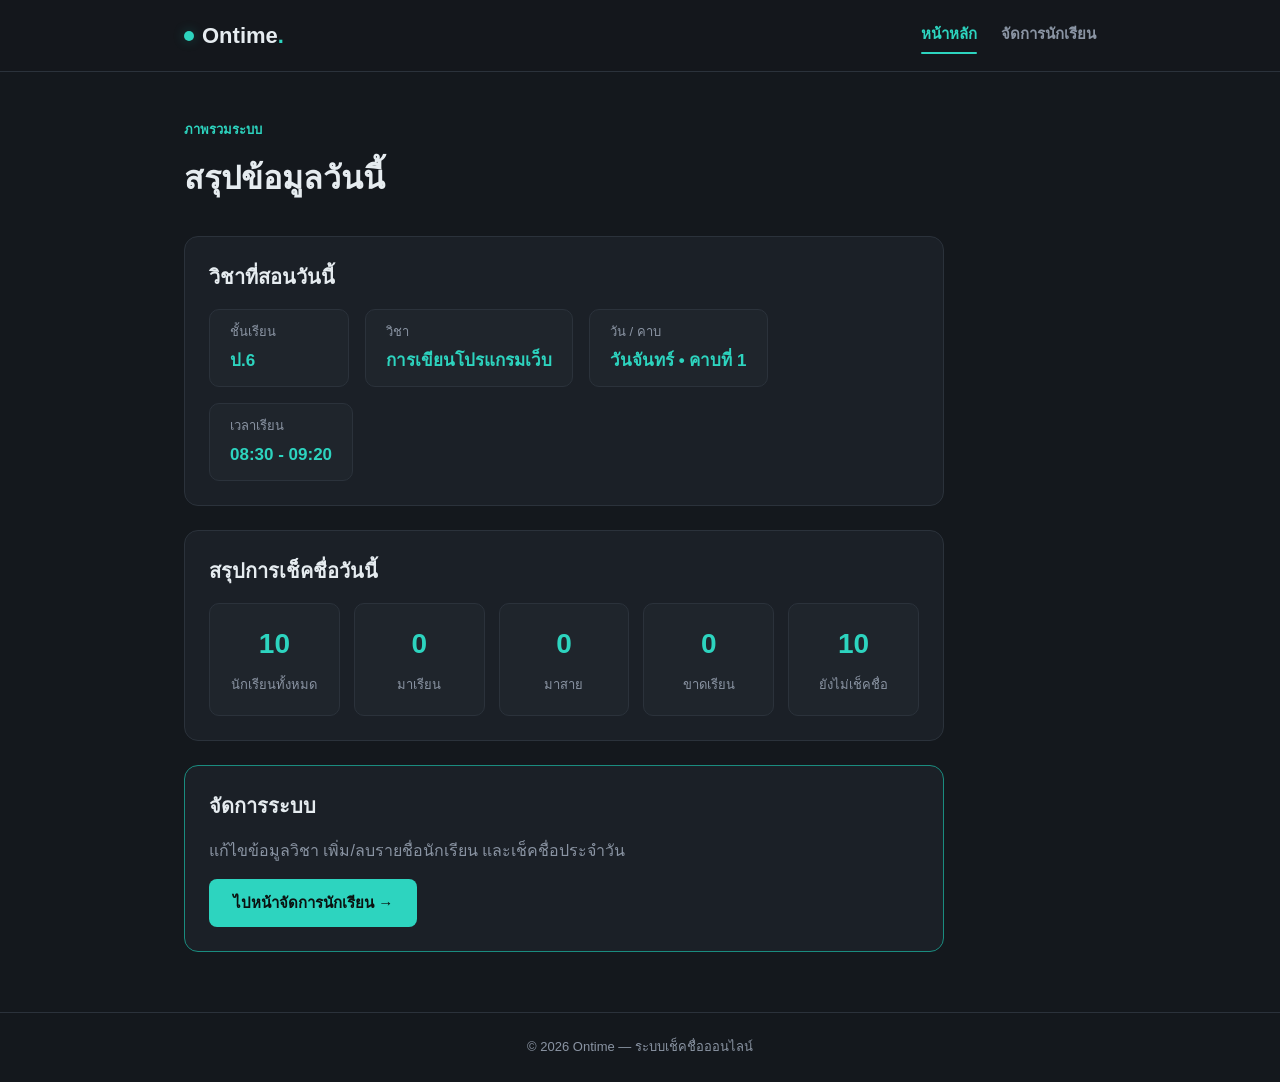
==== index.html @ 4757bec7 "1" ====
<!DOCTYPE html>
<html lang="th">
<head>
    <meta charset="UTF-8">
    <meta name="viewport" content="width=device-width, initial-scale=1.0">
    <title>Ontime | หน้าหลัก</title>
    <link rel="stylesheet" href="style.css">
</head>
<body>

    <header>
        <div class="header-inner">
            <div class="brand">
                <span class="brand-dot"></span>
                <h1>Ontime<span class="brand-accent">.</span></h1>
            </div>
            <nav>
                <a href="index.html" class="active">หน้าหลัก</a>
                <a href="manage.html">จัดการนักเรียน</a>
            </nav>
        </div>
    </header>

    <main>

        <section class="page-header">
            <p class="eyebrow">ภาพรวมระบบ</p>
            <h2>สรุปข้อมูลวันนี้</h2>
        </section>

        <!-- ===== ข้อมูลวิชาที่สอน (แสดงอย่างเดียว) ===== -->
        <section class="panel">
            <h3 class="section-title">วิชาที่สอนวันนี้</h3>
            <div class="class-info">
                <div class="info-item">
                    <span class="info-label">ชั้นเรียน</span>
                    <span class="info-value" id="infoClass">--</span>
                </div>
                <div class="info-item">
                    <span class="info-label">วิชา</span>
                    <span class="info-value" id="infoSubject">--</span>
                </div>
                <div class="info-item">
                    <span class="info-label">วัน / คาบ</span>
                    <span class="info-value" id="infoDayPeriod">--</span>
                </div>
                <div class="info-item">
                    <span class="info-label">เวลาเรียน</span>
                    <span class="info-value" id="infoTime">--</span>
                </div>
            </div>
        </section>

        <!-- ===== สรุปการเช็คชื่อวันนี้ ===== -->
        <section class="panel">
            <h3 class="section-title">สรุปการเช็คชื่อวันนี้</h3>
            <div class="stats">
                <div class="stat-box">
                    <span class="stat-number" id="statTotal">0</span>
                    <span class="stat-label">นักเรียนทั้งหมด</span>
                </div>
                <div class="stat-box">
                    <span class="stat-number" id="statPresent">0</span>
                    <span class="stat-label">มาเรียน</span>
                </div>
                <div class="stat-box">
                    <span class="stat-number" id="statLate">0</span>
                    <span class="stat-label">มาสาย</span>
                </div>
                <div class="stat-box">
                    <span class="stat-number" id="statAbsent">0</span>
                    <span class="stat-label">ขาดเรียน</span>
                </div>
                <div class="stat-box">
                    <span class="stat-number" id="statPending">0</span>
                    <span class="stat-label">ยังไม่เช็คชื่อ</span>
                </div>
            </div>
        </section>

        <!-- ===== ทางลัดไปหน้าจัดการ ===== -->
        <section class="panel panel-cta">
            <h3 class="section-title">จัดการระบบ</h3>
            <p class="hero-desc" style="margin-bottom:16px;">
                แก้ไขข้อมูลวิชา เพิ่ม/ลบรายชื่อนักเรียน และเช็คชื่อประจำวัน
            </p>
            <a href="manage.html" class="cta-btn">ไปหน้าจัดการนักเรียน →</a>
        </section>

    </main>

    <footer>
        <p>© 2026 Ontime — ระบบเช็คชื่อออนไลน์</p>
    </footer>

    <script src="data.js"></script>
    <script src="home.js"></script>
</body>
</html>
---- style.css ----
/* ===== 1. Design Tokens ===== */
:root {
    --bg: #14181d;
    --bg-alt: #1b2027;
    --panel: #1f252c;
    --border: #2b323b;
    --text: #e6ecf0;
    --text-muted: #8a94a3;
    --turquoise: #2dd4bf;
    --turquoise-dim: #1a8c7f;
    --turquoise-glow: rgba(45, 212, 191, 0.25);
    --radius: 14px;
}

/* ===== 2. Reset & Base ===== */
* { margin: 0; padding: 0; box-sizing: border-box; }

body {
    background-color: var(--bg);
    color: var(--text);
    font-family: "Segoe UI", "Sarabun", sans-serif;
    line-height: 1.6;
}

a { text-decoration: none; }

/* ===== 3. Header ===== */
header {
    border-bottom: 1px solid var(--border);
    background-color: rgba(20, 24, 29, 0.85);
    position: sticky;
    top: 0;
}

.header-inner {
    max-width: 960px;
    margin: 0 auto;
    padding: 18px 24px;
    display: flex;
    align-items: center;
    justify-content: space-between;
}

.brand { display: flex; align-items: center; gap: 8px; }

.brand-dot {
    width: 10px; height: 10px;
    border-radius: 50%;
    background: var(--turquoise);
    box-shadow: 0 0 12px var(--turquoise-glow);
}

.brand h1 { font-size: 22px; font-weight: 700; }
.brand-accent { color: var(--turquoise); }

/* ===== Role Tag ===== */
.role-tag {
    font-size: 13px;
    font-weight: 700;
    color: var(--turquoise);
    background: rgba(45, 212, 191, 0.1);
    border: 1px solid var(--turquoise-dim);
    padding: 6px 14px;
    border-radius: 999px;
}

.role-tag-teacher {
    color: #eab308;
    background: rgba(234, 179, 8, 0.1);
    border-color: #a17a08;
}

/* ===== 4. Main / Page Header ===== */
main { max-width: 960px; margin: 0 auto; padding: 48px 24px 60px; }

.page-header { margin-bottom: 32px; }

.eyebrow {
    color: var(--turquoise);
    font-size: 13px;
    font-weight: 700;
    text-transform: uppercase;
    margin-bottom: 12px;
}

.page-header h2 { font-size: 32px; font-weight: 800; }

.hero-desc {
    color: var(--text-muted);
    font-size: 16px;
}

/* ===== 5. Panels (การ์ดแต่ละหมวด) ===== */
.panel {
    background: var(--bg-alt);
    border: 1px solid var(--border);
    border-radius: var(--radius);
    padding: 24px;
    margin-top: 24px;
    max-width: 760px;
}

.panel-danger {
    border-color: rgba(239, 68, 68, 0.3);
}

.section-title {
    font-size: 20px;
    font-weight: 700;
    margin-bottom: 16px;
}

/* ===== 6. ฟอร์มข้อมูลวิชา ===== */
.form-grid {
    display: grid;
    grid-template-columns: 1fr 1fr;
    gap: 16px;
}

.form-field {
    display: flex;
    flex-direction: column;
    gap: 6px;
}

.form-field label {
    font-size: 14px;
    color: var(--text-muted);
}

.form-field input,
.form-field select {
    background: var(--panel);
    color: var(--text);
    border: 1px solid var(--border);
    border-radius: 8px;
    padding: 10px 12px;
    font-size: 15px;
}

.form-field input:disabled {
    opacity: 0.6;
}

.save-btn {
    grid-column: 1 / -1;
    background: var(--turquoise);
    color: #0b1210;
    border: none;
    font-weight: 700;
    padding: 12px;
    border-radius: 8px;
    cursor: pointer;
    margin-top: 8px;
    font-size: 15px;
}

/* ===== 7. เพิ่มนักเรียน ===== */
.add-student-row {
    display: flex;
    gap: 10px;
    margin-bottom: 16px;
}

.add-student-row input {
    flex: 1;
    background: var(--panel);
    color: var(--text);
    border: 1px solid var(--border);
    border-radius: 8px;
    padding: 10px 12px;
    font-size: 15px;
}

.add-student-row button {
    background: var(--turquoise);
    color: #0b1210;
    border: none;
    font-weight: 700;
    padding: 10px 18px;
    border-radius: 8px;
    cursor: pointer;
    white-space: nowrap;
}

/* ===== 8. ตาราง (นักเรียน / เช็คชื่อ) ===== */
.schedule-table {
    width: 100%;
    border-collapse: collapse;
    background: var(--panel);
    border: 1px solid var(--border);
    border-radius: var(--radius);
    overflow: hidden;
}

.schedule-table th,
.schedule-table td {
    padding: 12px 16px;
    font-size: 15px;
    text-align: left;
}

.schedule-table th {
    background: #232a32;
    color: var(--turquoise);
    font-weight: 700;
}

.schedule-table td {
    border-top: 1px solid var(--border);
    color: var(--text);
}

.schedule-table tr:hover td {
    background: rgba(45, 212, 191, 0.05);
}

/* ===== 9. ปุ่มแก้ไข / ลบ นักเรียน ===== */
.edit-btn, .delete-btn {
    border: none;
    padding: 6px 12px;
    border-radius: 6px;
    font-size: 13px;
    cursor: pointer;
    margin-right: 6px;
    font-weight: 600;
}

.edit-btn {
    background: rgba(45, 212, 191, 0.15);
    color: var(--turquoise);
}

.delete-btn {
    background: rgba(239, 68, 68, 0.15);
    color: #ef4444;
}

/* ===== 10. ปุ่มมาร์คสถานะเช็คชื่อ ===== */
.mark-btn {
    border: none;
    padding: 6px 12px;
    border-radius: 6px;
    font-size: 13px;
    cursor: pointer;
    margin-right: 6px;
    font-weight: 600;
}

.mark-present {
    background: rgba(45, 212, 191, 0.15);
    color: var(--turquoise);
}

.mark-late {
    background: rgba(234, 179, 8, 0.15);
    color: #eab308;
}

.mark-absent {
    background: rgba(239, 68, 68, 0.15);
    color: #ef4444;
}

/* ===== 11. Badge แสดงสถานะ ===== */
.status-badge {
    padding: 4px 10px;
    border-radius: 999px;
    font-size: 13px;
    font-weight: 600;
}

.status-present { background: rgba(45, 212, 191, 0.15); color: var(--turquoise); }
.status-late     { background: rgba(234, 179, 8, 0.15); color: #eab308; }
.status-absent   { background: rgba(239, 68, 68, 0.15); color: #ef4444; }
.status-none     { background: rgba(138, 148, 163, 0.15); color: var(--text-muted); }

/* ===== 12. ปุ่มรีเซ็ตข้อมูล ===== */
.reset-btn {
    background: rgba(239, 68, 68, 0.15);
    color: #ef4444;
    border: 1px solid rgba(239, 68, 68, 0.4);
    font-weight: 700;
    padding: 10px 20px;
    border-radius: 8px;
    cursor: pointer;
    font-size: 15px;
}

.reset-btn:hover {
    background: rgba(239, 68, 68, 0.25);
}

/* ===== 13. Footer ===== */
footer {
    border-top: 1px solid var(--border);
    text-align: center;
    padding: 24px;
    color: var(--text-muted);
    font-size: 13px;
}

/* ===== 14. Responsive ===== */
@media (max-width: 640px) {
    .header-inner { flex-direction: column; gap: 12px; }
    .form-grid { grid-template-columns: 1fr; }
    .add-student-row { flex-direction: column; }
    .schedule-table { font-size: 13px; }
    .schedule-table th, .schedule-table td { padding: 10px 8px; }
    .mark-btn, .edit-btn, .delete-btn { margin-bottom: 4px; }
}

/* ===== Nav (เมนูหน้าหลัก / จัดการนักเรียน) ===== */
nav {
    display: flex;
    gap: 24px;
}

nav a {
    color: var(--text-muted);
    font-size: 15px;
    font-weight: 600;
    padding-bottom: 4px;
    position: relative;
}

nav a:hover {
    color: var(--text);
}

nav a.active {
    color: var(--turquoise);
}

nav a.active::after {
    content: "";
    position: absolute;
    left: 0;
    bottom: -4px;
    width: 100%;
    height: 2px;
    background: var(--turquoise);
    border-radius: 2px;
}

/* ===== Class Info (ใช้ในหน้า Home) ===== */
.class-info {
    display: flex;
    gap: 16px;
    flex-wrap: wrap;
}

.info-item {
    background: var(--panel);
    border: 1px solid var(--border);
    border-radius: 10px;
    padding: 12px 20px;
    display: flex;
    flex-direction: column;
    gap: 4px;
    min-width: 140px;
}

.info-label {
    font-size: 13px;
    color: var(--text-muted);
}

.info-value {
    font-size: 17px;
    font-weight: 700;
    color: var(--turquoise);
}

/* ===== Stats Grid (ใช้ในหน้า Home) ===== */
.stats {
    display: grid;
    grid-template-columns: repeat(5, 1fr);
    gap: 14px;
}

.stat-box {
    background: var(--panel);
    border: 1px solid var(--border);
    border-radius: 10px;
    padding: 18px 10px;
    text-align: center;
}

.stat-number {
    display: block;
    font-size: 28px;
    font-weight: 800;
    color: var(--turquoise);
    margin-bottom: 4px;
}

.stat-label {
    font-size: 13px;
    color: var(--text-muted);
}

/* ===== ปุ่มทางลัด (CTA) ===== */
.panel-cta {
    border-color: var(--turquoise-dim);
}

.cta-btn {
    display: inline-block;
    background: var(--turquoise);
    color: #0b1210;
    font-weight: 700;
    padding: 12px 24px;
    border-radius: 8px;
    text-decoration: none;
    font-size: 15px;
}

.cta-btn:hover {
    opacity: 0.9;
}

/* ===== Responsive เพิ่มเติม ===== */
@media (max-width: 640px) {
    .stats {
        grid-template-columns: repeat(2, 1fr);
    }
    .class-info {
        flex-direction: column;
    }
}
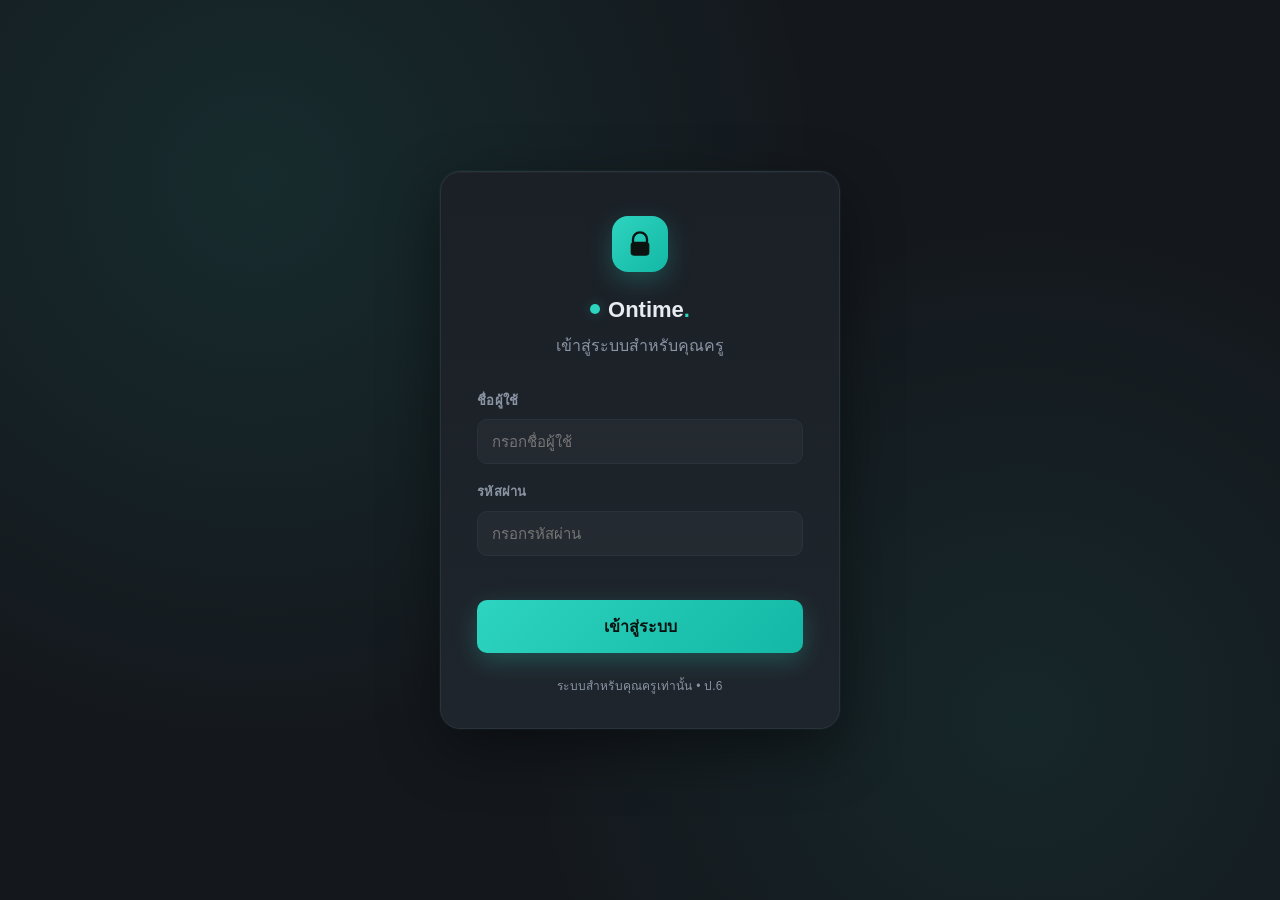
==== commit 32ce747a: "kkkk" ====
--- a/index.html
+++ b/index.html
@@ -18,6 +18,7 @@
                 <a href="index.html" class="active">หน้าหลัก</a>
                 <a href="manage.html">จัดการนักเรียน</a>
             </nav>
+            <button id="logoutBtn" class="logout-btn">ออกจากระบบ</button>
         </div>
     </header>
 
@@ -28,7 +29,6 @@
             <h2>สรุปข้อมูลวันนี้</h2>
         </section>
 
-        <!-- ===== ข้อมูลวิชาที่สอน (แสดงอย่างเดียว) ===== -->
         <section class="panel">
             <h3 class="section-title">วิชาที่สอนวันนี้</h3>
             <div class="class-info">
@@ -51,7 +51,6 @@
             </div>
         </section>
 
-        <!-- ===== สรุปการเช็คชื่อวันนี้ ===== -->
         <section class="panel">
             <h3 class="section-title">สรุปการเช็คชื่อวันนี้</h3>
             <div class="stats">
@@ -78,7 +77,6 @@
             </div>
         </section>
 
-        <!-- ===== ทางลัดไปหน้าจัดการ ===== -->
         <section class="panel panel-cta">
             <h3 class="section-title">จัดการระบบ</h3>
             <p class="hero-desc" style="margin-bottom:16px;">
--- a/style.css
+++ b/style.css
@@ -24,7 +24,7 @@
 
 a { text-decoration: none; }
 
-/* ===== 3. Header ===== */
+/* ===== 3. Header & Nav ===== */
 header {
     border-bottom: 1px solid var(--border);
     background-color: rgba(20, 24, 29, 0.85);
@@ -39,6 +39,8 @@
     display: flex;
     align-items: center;
     justify-content: space-between;
+    flex-wrap: wrap;
+    gap: 12px;
 }
 
 .brand { display: flex; align-items: center; gap: 8px; }
@@ -53,268 +55,7 @@
 .brand h1 { font-size: 22px; font-weight: 700; }
 .brand-accent { color: var(--turquoise); }
 
-/* ===== Role Tag ===== */
-.role-tag {
-    font-size: 13px;
-    font-weight: 700;
-    color: var(--turquoise);
-    background: rgba(45, 212, 191, 0.1);
-    border: 1px solid var(--turquoise-dim);
-    padding: 6px 14px;
-    border-radius: 999px;
-}
-
-.role-tag-teacher {
-    color: #eab308;
-    background: rgba(234, 179, 8, 0.1);
-    border-color: #a17a08;
-}
-
-/* ===== 4. Main / Page Header ===== */
-main { max-width: 960px; margin: 0 auto; padding: 48px 24px 60px; }
-
-.page-header { margin-bottom: 32px; }
-
-.eyebrow {
-    color: var(--turquoise);
-    font-size: 13px;
-    font-weight: 700;
-    text-transform: uppercase;
-    margin-bottom: 12px;
-}
-
-.page-header h2 { font-size: 32px; font-weight: 800; }
-
-.hero-desc {
-    color: var(--text-muted);
-    font-size: 16px;
-}
-
-/* ===== 5. Panels (การ์ดแต่ละหมวด) ===== */
-.panel {
-    background: var(--bg-alt);
-    border: 1px solid var(--border);
-    border-radius: var(--radius);
-    padding: 24px;
-    margin-top: 24px;
-    max-width: 760px;
-}
-
-.panel-danger {
-    border-color: rgba(239, 68, 68, 0.3);
-}
-
-.section-title {
-    font-size: 20px;
-    font-weight: 700;
-    margin-bottom: 16px;
-}
-
-/* ===== 6. ฟอร์มข้อมูลวิชา ===== */
-.form-grid {
-    display: grid;
-    grid-template-columns: 1fr 1fr;
-    gap: 16px;
-}
-
-.form-field {
-    display: flex;
-    flex-direction: column;
-    gap: 6px;
-}
-
-.form-field label {
-    font-size: 14px;
-    color: var(--text-muted);
-}
-
-.form-field input,
-.form-field select {
-    background: var(--panel);
-    color: var(--text);
-    border: 1px solid var(--border);
-    border-radius: 8px;
-    padding: 10px 12px;
-    font-size: 15px;
-}
-
-.form-field input:disabled {
-    opacity: 0.6;
-}
-
-.save-btn {
-    grid-column: 1 / -1;
-    background: var(--turquoise);
-    color: #0b1210;
-    border: none;
-    font-weight: 700;
-    padding: 12px;
-    border-radius: 8px;
-    cursor: pointer;
-    margin-top: 8px;
-    font-size: 15px;
-}
-
-/* ===== 7. เพิ่มนักเรียน ===== */
-.add-student-row {
-    display: flex;
-    gap: 10px;
-    margin-bottom: 16px;
-}
-
-.add-student-row input {
-    flex: 1;
-    background: var(--panel);
-    color: var(--text);
-    border: 1px solid var(--border);
-    border-radius: 8px;
-    padding: 10px 12px;
-    font-size: 15px;
-}
-
-.add-student-row button {
-    background: var(--turquoise);
-    color: #0b1210;
-    border: none;
-    font-weight: 700;
-    padding: 10px 18px;
-    border-radius: 8px;
-    cursor: pointer;
-    white-space: nowrap;
-}
-
-/* ===== 8. ตาราง (นักเรียน / เช็คชื่อ) ===== */
-.schedule-table {
-    width: 100%;
-    border-collapse: collapse;
-    background: var(--panel);
-    border: 1px solid var(--border);
-    border-radius: var(--radius);
-    overflow: hidden;
-}
-
-.schedule-table th,
-.schedule-table td {
-    padding: 12px 16px;
-    font-size: 15px;
-    text-align: left;
-}
-
-.schedule-table th {
-    background: #232a32;
-    color: var(--turquoise);
-    font-weight: 700;
-}
-
-.schedule-table td {
-    border-top: 1px solid var(--border);
-    color: var(--text);
-}
-
-.schedule-table tr:hover td {
-    background: rgba(45, 212, 191, 0.05);
-}
-
-/* ===== 9. ปุ่มแก้ไข / ลบ นักเรียน ===== */
-.edit-btn, .delete-btn {
-    border: none;
-    padding: 6px 12px;
-    border-radius: 6px;
-    font-size: 13px;
-    cursor: pointer;
-    margin-right: 6px;
-    font-weight: 600;
-}
-
-.edit-btn {
-    background: rgba(45, 212, 191, 0.15);
-    color: var(--turquoise);
-}
-
-.delete-btn {
-    background: rgba(239, 68, 68, 0.15);
-    color: #ef4444;
-}
-
-/* ===== 10. ปุ่มมาร์คสถานะเช็คชื่อ ===== */
-.mark-btn {
-    border: none;
-    padding: 6px 12px;
-    border-radius: 6px;
-    font-size: 13px;
-    cursor: pointer;
-    margin-right: 6px;
-    font-weight: 600;
-}
-
-.mark-present {
-    background: rgba(45, 212, 191, 0.15);
-    color: var(--turquoise);
-}
-
-.mark-late {
-    background: rgba(234, 179, 8, 0.15);
-    color: #eab308;
-}
-
-.mark-absent {
-    background: rgba(239, 68, 68, 0.15);
-    color: #ef4444;
-}
-
-/* ===== 11. Badge แสดงสถานะ ===== */
-.status-badge {
-    padding: 4px 10px;
-    border-radius: 999px;
-    font-size: 13px;
-    font-weight: 600;
-}
-
-.status-present { background: rgba(45, 212, 191, 0.15); color: var(--turquoise); }
-.status-late     { background: rgba(234, 179, 8, 0.15); color: #eab308; }
-.status-absent   { background: rgba(239, 68, 68, 0.15); color: #ef4444; }
-.status-none     { background: rgba(138, 148, 163, 0.15); color: var(--text-muted); }
-
-/* ===== 12. ปุ่มรีเซ็ตข้อมูล ===== */
-.reset-btn {
-    background: rgba(239, 68, 68, 0.15);
-    color: #ef4444;
-    border: 1px solid rgba(239, 68, 68, 0.4);
-    font-weight: 700;
-    padding: 10px 20px;
-    border-radius: 8px;
-    cursor: pointer;
-    font-size: 15px;
-}
-
-.reset-btn:hover {
-    background: rgba(239, 68, 68, 0.25);
-}
-
-/* ===== 13. Footer ===== */
-footer {
-    border-top: 1px solid var(--border);
-    text-align: center;
-    padding: 24px;
-    color: var(--text-muted);
-    font-size: 13px;
-}
-
-/* ===== 14. Responsive ===== */
-@media (max-width: 640px) {
-    .header-inner { flex-direction: column; gap: 12px; }
-    .form-grid { grid-template-columns: 1fr; }
-    .add-student-row { flex-direction: column; }
-    .schedule-table { font-size: 13px; }
-    .schedule-table th, .schedule-table td { padding: 10px 8px; }
-    .mark-btn, .edit-btn, .delete-btn { margin-bottom: 4px; }
-}
-
-/* ===== Nav (เมนูหน้าหลัก / จัดการนักเรียน) ===== */
-nav {
-    display: flex;
-    gap: 24px;
-}
+nav { display: flex; gap: 24px; }
 
 nav a {
     color: var(--text-muted);
@@ -324,13 +65,8 @@
     position: relative;
 }
 
-nav a:hover {
-    color: var(--text);
-}
-
-nav a.active {
-    color: var(--turquoise);
-}
+nav a:hover { color: var(--text); }
+nav a.active { color: var(--turquoise); }
 
 nav a.active::after {
     content: "";
@@ -343,7 +79,248 @@
     border-radius: 2px;
 }
 
-/* ===== Class Info (ใช้ในหน้า Home) ===== */
+/* ===== ปุ่มออกจากระบบ ===== */
+.logout-btn {
+    background: transparent;
+    color: var(--text-muted);
+    border: 1px solid var(--border);
+    font-size: 13px;
+    font-weight: 600;
+    padding: 8px 16px;
+    border-radius: 8px;
+    cursor: pointer;
+}
+
+.logout-btn:hover {
+    color: #ef4444;
+    border-color: rgba(239, 68, 68, 0.4);
+}
+
+/* ===== 4. Main / Page Header ===== */
+main { max-width: 960px; margin: 0 auto; padding: 48px 24px 60px; }
+
+.page-header { margin-bottom: 32px; }
+
+.eyebrow {
+    color: var(--turquoise);
+    font-size: 13px;
+    font-weight: 700;
+    text-transform: uppercase;
+    margin-bottom: 12px;
+}
+
+.page-header h2 { font-size: 32px; font-weight: 800; }
+
+.hero-desc {
+    color: var(--text-muted);
+    font-size: 16px;
+}
+
+/* ===== 5. Panels ===== */
+.panel {
+    background: var(--bg-alt);
+    border: 1px solid var(--border);
+    border-radius: var(--radius);
+    padding: 24px;
+    margin-top: 24px;
+    max-width: 760px;
+}
+
+.panel-danger { border-color: rgba(239, 68, 68, 0.3); }
+.panel-cta { border-color: var(--turquoise-dim); }
+
+.section-title {
+    font-size: 20px;
+    font-weight: 700;
+    margin-bottom: 16px;
+}
+
+/* ===== 6. ฟอร์มข้อมูลวิชา / ล็อกอิน ===== */
+.form-grid {
+    display: grid;
+    grid-template-columns: 1fr 1fr;
+    gap: 16px;
+}
+
+.form-field { display: flex; flex-direction: column; gap: 6px; }
+.form-field label { font-size: 14px; color: var(--text-muted); }
+
+.form-field input,
+.form-field select {
+    background: var(--panel);
+    color: var(--text);
+    border: 1px solid var(--border);
+    border-radius: 8px;
+    padding: 10px 12px;
+    font-size: 15px;
+}
+
+.form-field input:disabled { opacity: 0.6; }
+
+.save-btn {
+    grid-column: 1 / -1;
+    background: var(--turquoise);
+    color: #0b1210;
+    border: none;
+    font-weight: 700;
+    padding: 12px;
+    border-radius: 8px;
+    cursor: pointer;
+    margin-top: 8px;
+    font-size: 15px;
+}
+
+/* ===== 7. เพิ่มนักเรียน ===== */
+.add-student-row {
+    display: flex;
+    gap: 10px;
+    margin-bottom: 16px;
+}
+
+.add-student-row input {
+    flex: 1;
+    background: var(--panel);
+    color: var(--text);
+    border: 1px solid var(--border);
+    border-radius: 8px;
+    padding: 10px 12px;
+    font-size: 15px;
+}
+
+.add-student-row button {
+    background: var(--turquoise);
+    color: #0b1210;
+    border: none;
+    font-weight: 700;
+    padding: 10px 18px;
+    border-radius: 8px;
+    cursor: pointer;
+    white-space: nowrap;
+}
+
+/* ===== กล่องแจ้งเตือน ===== */
+.feedback-box {
+    max-height: 0;
+    overflow: hidden;
+    opacity: 0;
+    transform: translateY(-6px);
+    transition: all 0.25s ease;
+    font-size: 14px;
+    font-weight: 600;
+    padding: 0 14px;
+    border-radius: 8px;
+    margin-bottom: 0;
+}
+
+.feedback-box.show {
+    max-height: 50px;
+    opacity: 1;
+    transform: translateY(0);
+    padding: 10px 14px;
+    margin-bottom: 16px;
+}
+
+.feedback-success {
+    background: rgba(45, 212, 191, 0.15);
+    color: var(--turquoise);
+    border: 1px solid var(--turquoise-dim);
+}
+
+.feedback-error {
+    background: rgba(239, 68, 68, 0.15);
+    color: #ef4444;
+    border: 1px solid rgba(239, 68, 68, 0.4);
+}
+
+/* ===== 8. ตาราง ===== */
+.schedule-table {
+    width: 100%;
+    border-collapse: collapse;
+    background: var(--panel);
+    border: 1px solid var(--border);
+    border-radius: var(--radius);
+    overflow: hidden;
+}
+
+.schedule-table th,
+.schedule-table td {
+    padding: 12px 16px;
+    font-size: 15px;
+    text-align: left;
+}
+
+.schedule-table th {
+    background: #232a32;
+    color: var(--turquoise);
+    font-weight: 700;
+}
+
+.schedule-table td {
+    border-top: 1px solid var(--border);
+    color: var(--text);
+}
+
+.schedule-table tr:hover td {
+    background: rgba(45, 212, 191, 0.05);
+}
+
+/* ===== 9. ปุ่มแก้ไข / ลบ ===== */
+.edit-btn, .delete-btn {
+    border: none;
+    padding: 6px 12px;
+    border-radius: 6px;
+    font-size: 13px;
+    cursor: pointer;
+    margin-right: 6px;
+    font-weight: 600;
+}
+
+.edit-btn { background: rgba(45, 212, 191, 0.15); color: var(--turquoise); }
+.delete-btn { background: rgba(239, 68, 68, 0.15); color: #ef4444; }
+
+/* ===== 10. ปุ่มมาร์คสถานะเช็คชื่อ ===== */
+.mark-btn {
+    border: none;
+    padding: 6px 12px;
+    border-radius: 6px;
+    font-size: 13px;
+    cursor: pointer;
+    margin-right: 6px;
+    font-weight: 600;
+}
+
+.mark-present { background: rgba(45, 212, 191, 0.15); color: var(--turquoise); }
+.mark-late { background: rgba(234, 179, 8, 0.15); color: #eab308; }
+.mark-absent { background: rgba(239, 68, 68, 0.15); color: #ef4444; }
+
+/* ===== 11. Badge สถานะ ===== */
+.status-badge {
+    padding: 4px 10px;
+    border-radius: 999px;
+    font-size: 13px;
+    font-weight: 600;
+}
+
+.status-present { background: rgba(45, 212, 191, 0.15); color: var(--turquoise); }
+.status-late     { background: rgba(234, 179, 8, 0.15); color: #eab308; }
+.status-absent   { background: rgba(239, 68, 68, 0.15); color: #ef4444; }
+.status-none     { background: rgba(138, 148, 163, 0.15); color: var(--text-muted); }
+
+/* ===== 12. ปุ่มรีเซ็ต ===== */
+.reset-btn {
+    background: rgba(239, 68, 68, 0.15);
+    color: #ef4444;
+    border: 1px solid rgba(239, 68, 68, 0.4);
+    font-weight: 700;
+    padding: 10px 20px;
+    border-radius: 8px;
+    cursor: pointer;
+    font-size: 15px;
+}
+
+.reset-btn:hover { background: rgba(239, 68, 68, 0.25); }
+
+/* ===== 13. Class Info (หน้า Home) ===== */
 .class-info {
     display: flex;
     gap: 16px;
@@ -361,18 +338,10 @@
     min-width: 140px;
 }
 
-.info-label {
-    font-size: 13px;
-    color: var(--text-muted);
-}
-
-.info-value {
-    font-size: 17px;
-    font-weight: 700;
-    color: var(--turquoise);
-}
-
-/* ===== Stats Grid (ใช้ในหน้า Home) ===== */
+.info-label { font-size: 13px; color: var(--text-muted); }
+.info-value { font-size: 17px; font-weight: 700; color: var(--turquoise); }
+
+/* ===== 14. Stats Grid (หน้า Home) ===== */
 .stats {
     display: grid;
     grid-template-columns: repeat(5, 1fr);
@@ -395,16 +364,9 @@
     margin-bottom: 4px;
 }
 
-.stat-label {
-    font-size: 13px;
-    color: var(--text-muted);
-}
-
-/* ===== ปุ่มทางลัด (CTA) ===== */
-.panel-cta {
-    border-color: var(--turquoise-dim);
-}
-
+.stat-label { font-size: 13px; color: var(--text-muted); }
+
+/* ===== 15. ปุ่ม CTA ===== */
 .cta-btn {
     display: inline-block;
     background: var(--turquoise);
@@ -416,16 +378,213 @@
     font-size: 15px;
 }
 
-.cta-btn:hover {
-    opacity: 0.9;
-}
-
-/* ===== Responsive เพิ่มเติม ===== */
+.cta-btn:hover { opacity: 0.9; }
+
+/* ===== 16. หน้า Login ===== */
+.login-wrap {
+    min-height: 100vh;
+    display: flex;
+    align-items: center;
+    justify-content: center;
+    padding: 24px;
+}
+
+.login-box {
+    background: var(--bg-alt);
+    border: 1px solid var(--border);
+    border-radius: var(--radius);
+    padding: 40px 32px;
+    max-width: 400px;
+    width: 100%;
+}
+
+.login-form {
+    display: flex;
+    flex-direction: column;
+    gap: 16px;
+}
+
+.login-btn {
+    background: var(--turquoise);
+    color: #0b1210;
+    border: none;
+    font-size: 16px;
+    font-weight: 700;
+    padding: 12px;
+    border-radius: 8px;
+    cursor: pointer;
+    margin-top: 4px;
+}
+
+.login-btn:hover { opacity: 0.9; }
+
+/* ===== 17. Footer ===== */
+footer {
+    border-top: 1px solid var(--border);
+    text-align: center;
+    padding: 24px;
+    color: var(--text-muted);
+    font-size: 13px;
+}
+
+/* ===== 18. Responsive ===== */
 @media (max-width: 640px) {
-    .stats {
-        grid-template-columns: repeat(2, 1fr);
-    }
-    .class-info {
-        flex-direction: column;
-    }
+    .header-inner { flex-direction: column; gap: 12px; }
+    .form-grid { grid-template-columns: 1fr; }
+    .add-student-row { flex-direction: column; }
+    .schedule-table { font-size: 13px; }
+    .schedule-table th, .schedule-table td { padding: 10px 8px; }
+    .mark-btn, .edit-btn, .delete-btn { margin-bottom: 4px; }
+    .stats { grid-template-columns: repeat(2, 1fr); }
+    .class-info { flex-direction: column; }
+}
+
+/* ===== 16. หน้า Login (ปรับปรุงใหม่ให้สวยขึ้น) ===== */
+.login-wrap {
+    min-height: 100vh;
+    display: flex;
+    align-items: center;
+    justify-content: center;
+    padding: 24px;
+    position: relative;
+    overflow: hidden;
+    background:
+        radial-gradient(circle at 20% 20%, rgba(45, 212, 191, 0.10), transparent 45%),
+        radial-gradient(circle at 80% 80%, rgba(45, 212, 191, 0.08), transparent 40%),
+        var(--bg);
+}
+
+/* จุดแสงลอยเบลอ ๆ ด้านหลังการ์ด */
+.login-glow {
+    position: absolute;
+    width: 420px;
+    height: 420px;
+    background: radial-gradient(circle, rgba(45, 212, 191, 0.18), transparent 70%);
+    border-radius: 50%;
+    filter: blur(10px);
+    animation: floatGlow 8s ease-in-out infinite;
+    pointer-events: none;
+    z-index: 0;
+}
+
+@keyframes floatGlow {
+    0%, 100% { transform: translate(0, 0); }
+    50% { transform: translate(30px, -20px); }
+}
+
+.login-box {
+    position: relative;
+    z-index: 1;
+    background: linear-gradient(180deg, var(--bg-alt) 0%, var(--panel) 100%);
+    border: 1px solid var(--border);
+    border-radius: 20px;
+    padding: 44px 36px 32px;
+    max-width: 400px;
+    width: 100%;
+    box-shadow:
+        0 20px 60px rgba(0, 0, 0, 0.45),
+        0 0 0 1px rgba(45, 212, 191, 0.05),
+        inset 0 1px 0 rgba(255, 255, 255, 0.03);
+    animation: loginAppear 0.5s ease;
+}
+
+@keyframes loginAppear {
+    from { opacity: 0; transform: translateY(16px) scale(0.98); }
+    to { opacity: 1; transform: translateY(0) scale(1); }
+}
+
+.login-box.shake {
+    animation: shake 0.4s ease;
+}
+
+@keyframes shake {
+    0%, 100% { transform: translateX(0); }
+    25% { transform: translateX(-8px); }
+    75% { transform: translateX(8px); }
+}
+
+/* ไอคอนกุญแจวงกลมด้านบน */
+.login-icon {
+    width: 56px;
+    height: 56px;
+    margin: 0 auto 20px;
+    background: linear-gradient(135deg, var(--turquoise), #14b8a6);
+    border-radius: 16px;
+    display: flex;
+    align-items: center;
+    justify-content: center;
+    box-shadow: 0 8px 24px var(--turquoise-glow);
+}
+
+.login-form {
+    display: flex;
+    flex-direction: column;
+    gap: 18px;
+}
+
+.login-form .form-field label {
+    font-size: 13px;
+    font-weight: 600;
+    letter-spacing: 0.3px;
+    text-transform: uppercase;
+    color: var(--text-muted);
+    margin-bottom: 2px;
+}
+
+.login-form .form-field input {
+    background: rgba(255, 255, 255, 0.03);
+    border: 1px solid var(--border);
+    border-radius: 10px;
+    padding: 13px 14px;
+    font-size: 15px;
+    color: var(--text);
+    transition: border-color 0.2s ease, box-shadow 0.2s ease, background 0.2s ease;
+}
+
+.login-form .form-field input:hover {
+    border-color: rgba(45, 212, 191, 0.3);
+}
+
+.login-form .form-field input:focus {
+    outline: none;
+    border-color: var(--turquoise);
+    background: rgba(45, 212, 191, 0.04);
+    box-shadow: 0 0 0 4px var(--turquoise-glow);
+}
+
+.login-btn {
+    background: linear-gradient(135deg, var(--turquoise), #14b8a6);
+    color: #0b1210;
+    border: none;
+    font-size: 16px;
+    font-weight: 700;
+    padding: 14px;
+    border-radius: 10px;
+    cursor: pointer;
+    margin-top: 6px;
+    box-shadow: 0 8px 24px var(--turquoise-glow);
+    transition: transform 0.15s ease, box-shadow 0.15s ease, opacity 0.15s ease;
+}
+
+.login-btn:hover {
+    transform: translateY(-2px);
+    box-shadow: 0 12px 28px var(--turquoise-glow);
+}
+
+.login-btn:active {
+    transform: translateY(0);
+}
+
+.login-btn:disabled {
+    opacity: 0.7;
+    cursor: not-allowed;
+    transform: none;
+}
+
+.login-hint {
+    text-align: center;
+    margin-top: 24px;
+    font-size: 12px;
+    color: var(--text-muted);
+    letter-spacing: 0.2px;
 }
